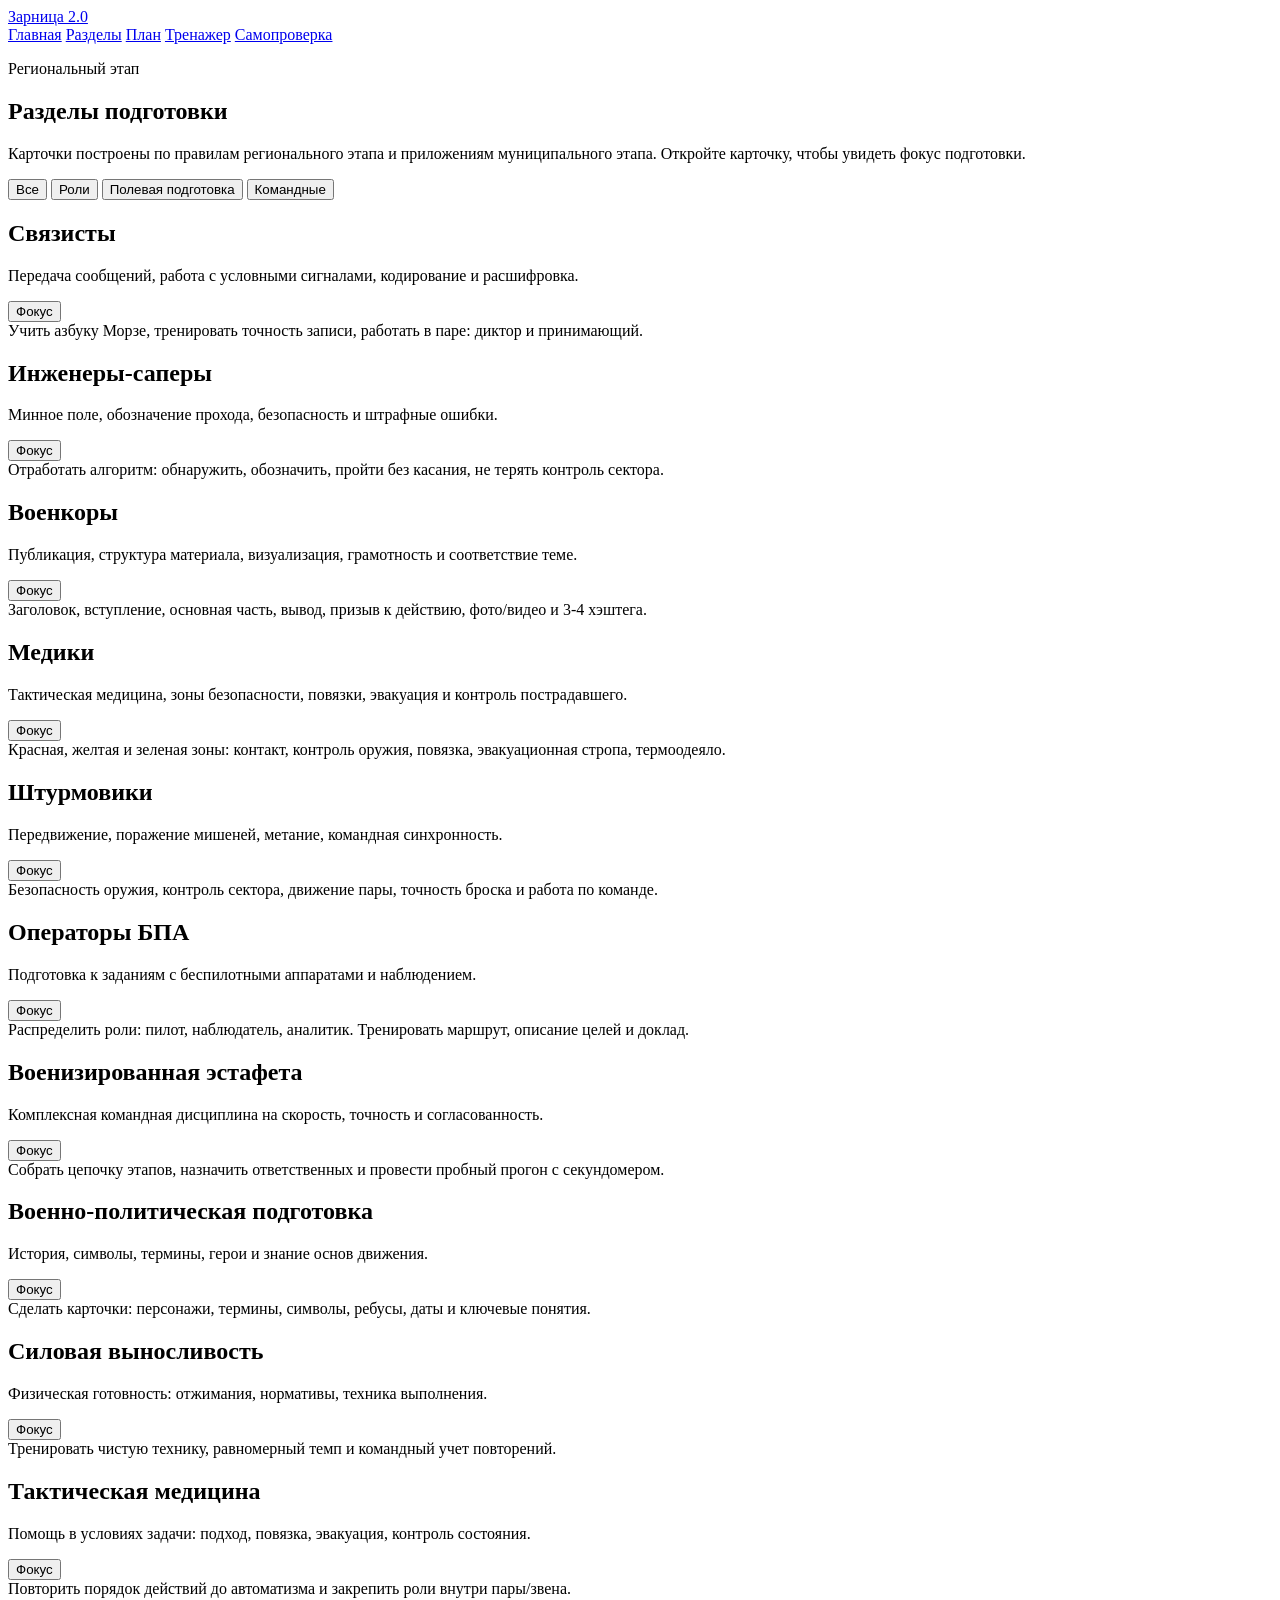
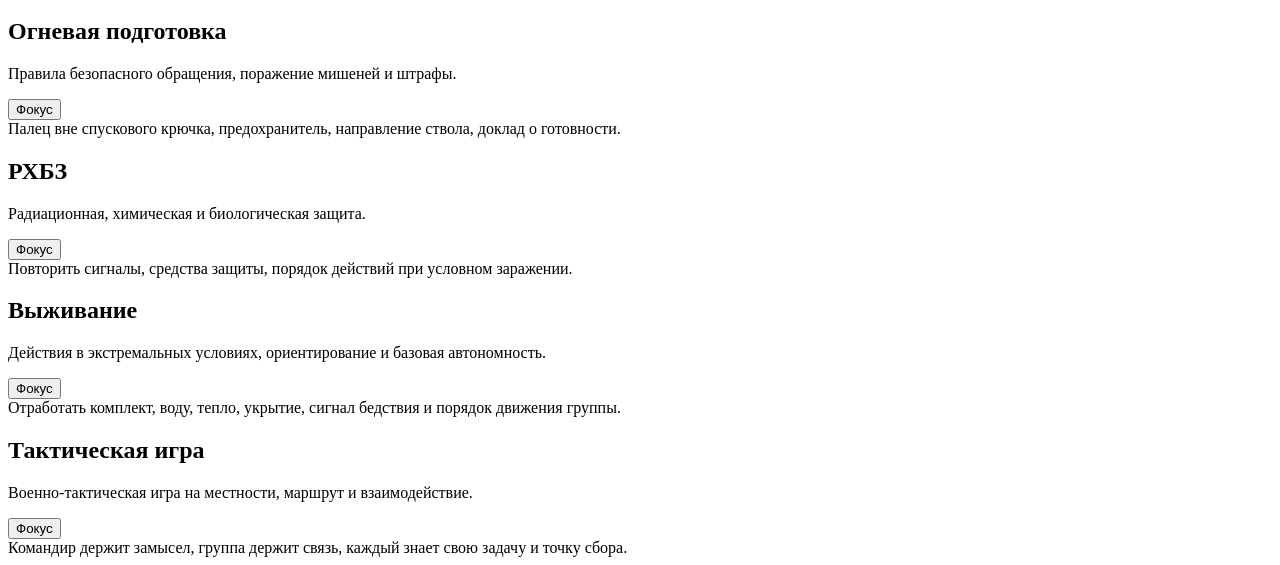
==== modules.html @ 65bf52d2 "Add preparation modules page" ====
<!doctype html>
<html lang="ru">
<head>
  <meta charset="utf-8">
  <meta name="viewport" content="width=device-width, initial-scale=1">
  <title>Разделы подготовки - Зарница 2.0</title>
  <link rel="stylesheet" href="styles.css">
</head>
<body>
  <header class="site-header">
    <a class="brand" href="index.html">Зарница 2.0</a>
    <nav class="nav">
      <a href="index.html">Главная</a>
      <a href="modules.html" aria-current="page">Разделы</a>
      <a href="planner.html">План</a>
      <a href="trainer.html">Тренажер</a>
      <a href="score.html">Самопроверка</a>
    </nav>
  </header>

  <main class="page">
    <section class="page-title">
      <p class="eyebrow">Региональный этап</p>
      <h1>Разделы подготовки</h1>
      <p>Карточки построены по правилам регионального этапа и приложениям муниципального этапа. Откройте карточку, чтобы увидеть фокус подготовки.</p>
    </section>

    <section class="module-tools">
      <button class="pill active" data-filter="all">Все</button>
      <button class="pill" data-filter="role">Роли</button>
      <button class="pill" data-filter="field">Полевая подготовка</button>
      <button class="pill" data-filter="team">Командные</button>
    </section>

    <section class="module-grid" id="moduleGrid">
      <article class="module role"><h2>Связисты</h2><p>Передача сообщений, работа с условными сигналами, кодирование и расшифровка.</p><button>Фокус</button><div>Учить азбуку Морзе, тренировать точность записи, работать в паре: диктор и принимающий.</div></article>
      <article class="module role"><h2>Инженеры-саперы</h2><p>Минное поле, обозначение прохода, безопасность и штрафные ошибки.</p><button>Фокус</button><div>Отработать алгоритм: обнаружить, обозначить, пройти без касания, не терять контроль сектора.</div></article>
      <article class="module role"><h2>Военкоры</h2><p>Публикация, структура материала, визуализация, грамотность и соответствие теме.</p><button>Фокус</button><div>Заголовок, вступление, основная часть, вывод, призыв к действию, фото/видео и 3-4 хэштега.</div></article>
      <article class="module role"><h2>Медики</h2><p>Тактическая медицина, зоны безопасности, повязки, эвакуация и контроль пострадавшего.</p><button>Фокус</button><div>Красная, желтая и зеленая зоны: контакт, контроль оружия, повязка, эвакуационная стропа, термоодеяло.</div></article>
      <article class="module role"><h2>Штурмовики</h2><p>Передвижение, поражение мишеней, метание, командная синхронность.</p><button>Фокус</button><div>Безопасность оружия, контроль сектора, движение пары, точность броска и работа по команде.</div></article>
      <article class="module role"><h2>Операторы БПА</h2><p>Подготовка к заданиям с беспилотными аппаратами и наблюдением.</p><button>Фокус</button><div>Распределить роли: пилот, наблюдатель, аналитик. Тренировать маршрут, описание целей и доклад.</div></article>
      <article class="module team"><h2>Военизированная эстафета</h2><p>Комплексная командная дисциплина на скорость, точность и согласованность.</p><button>Фокус</button><div>Собрать цепочку этапов, назначить ответственных и провести пробный прогон с секундомером.</div></article>
      <article class="module team"><h2>Военно-политическая подготовка</h2><p>История, символы, термины, герои и знание основ движения.</p><button>Фокус</button><div>Сделать карточки: персонажи, термины, символы, ребусы, даты и ключевые понятия.</div></article>
      <article class="module field"><h2>Силовая выносливость</h2><p>Физическая готовность: отжимания, нормативы, техника выполнения.</p><button>Фокус</button><div>Тренировать чистую технику, равномерный темп и командный учет повторений.</div></article>
      <article class="module field"><h2>Тактическая медицина</h2><p>Помощь в условиях задачи: подход, повязка, эвакуация, контроль состояния.</p><button>Фокус</button><div>Повторить порядок действий до автоматизма и закрепить роли внутри пары/звена.</div></article>
      <article class="module field"><h2>Огневая подготовка</h2><p>Правила безопасного обращения, поражение мишеней и штрафы.</p><button>Фокус</button><div>Палец вне спускового крючка, предохранитель, направление ствола, доклад о готовности.</div></article>
      <article class="module field"><h2>РХБЗ</h2><p>Радиационная, химическая и биологическая защита.</p><button>Фокус</button><div>Повторить сигналы, средства защиты, порядок действий при условном заражении.</div></article>
      <article class="module field"><h2>Выживание</h2><p>Действия в экстремальных условиях, ориентирование и базовая автономность.</p><button>Фокус</button><div>Отработать комплект, воду, тепло, укрытие, сигнал бедствия и порядок движения группы.</div></article>
      <article class="module team"><h2>Тактическая игра</h2><p>Военно-тактическая игра на местности, маршрут и взаимодействие.</p><button>Фокус</button><div>Командир держит замысел, группа держит связь, каждый знает свою задачу и точку сбора.</div></article>
    </section>
  </main>
  <script src="app.js"></script>
</body>
</html>
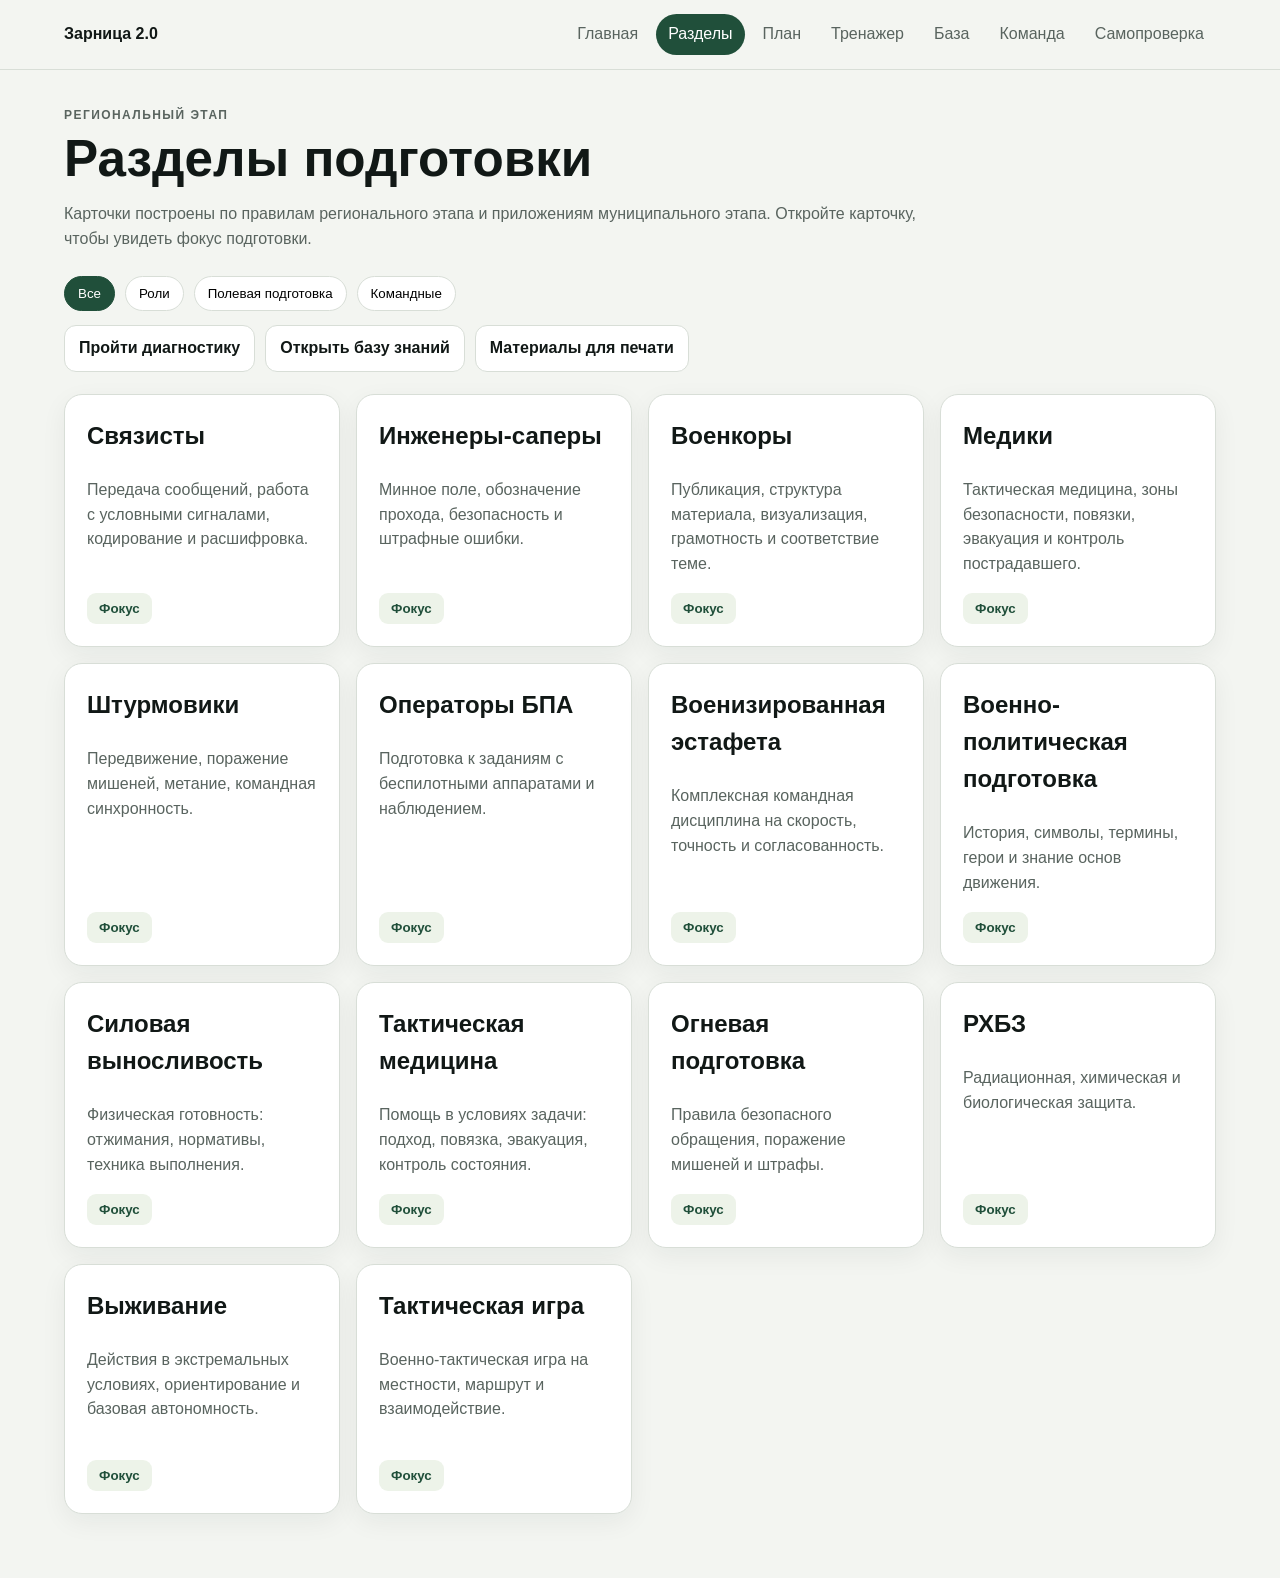
==== commit 28c2da8d: "Connect modules page to full hub" ====
--- a/modules.html
+++ b/modules.html
@@ -1,37 +1,15 @@
 <!doctype html>
 <html lang="ru">
 <head>
-  <meta charset="utf-8">
-  <meta name="viewport" content="width=device-width, initial-scale=1">
-  <title>Разделы подготовки - Зарница 2.0</title>
-  <link rel="stylesheet" href="styles.css">
+  <meta charset="utf-8"><meta name="viewport" content="width=device-width, initial-scale=1">
+  <title>Разделы подготовки - Зарница 2.0</title><link rel="stylesheet" href="styles.css">
 </head>
 <body>
-  <header class="site-header">
-    <a class="brand" href="index.html">Зарница 2.0</a>
-    <nav class="nav">
-      <a href="index.html">Главная</a>
-      <a href="modules.html" aria-current="page">Разделы</a>
-      <a href="planner.html">План</a>
-      <a href="trainer.html">Тренажер</a>
-      <a href="score.html">Самопроверка</a>
-    </nav>
-  </header>
-
+  <header class="site-header"><a class="brand" href="index.html">Зарница 2.0</a><nav class="nav"><a href="index.html">Главная</a><a href="modules.html" aria-current="page">Разделы</a><a href="planner.html">План</a><a href="trainer.html">Тренажер</a><a href="knowledge.html">База</a><a href="team.html">Команда</a><a href="score.html">Самопроверка</a></nav></header>
   <main class="page">
-    <section class="page-title">
-      <p class="eyebrow">Региональный этап</p>
-      <h1>Разделы подготовки</h1>
-      <p>Карточки построены по правилам регионального этапа и приложениям муниципального этапа. Откройте карточку, чтобы увидеть фокус подготовки.</p>
-    </section>
-
-    <section class="module-tools">
-      <button class="pill active" data-filter="all">Все</button>
-      <button class="pill" data-filter="role">Роли</button>
-      <button class="pill" data-filter="field">Полевая подготовка</button>
-      <button class="pill" data-filter="team">Командные</button>
-    </section>
-
+    <section class="page-title"><p class="eyebrow">Региональный этап</p><h1>Разделы подготовки</h1><p>Карточки построены по правилам регионального этапа и приложениям муниципального этапа. Откройте карточку, чтобы увидеть фокус подготовки.</p></section>
+    <section class="module-tools"><button class="pill active" data-filter="all">Все</button><button class="pill" data-filter="role">Роли</button><button class="pill" data-filter="field">Полевая подготовка</button><button class="pill" data-filter="team">Командные</button></section>
+    <section class="quick-links"><a href="diagnostics.html">Пройти диагностику</a><a href="knowledge.html">Открыть базу знаний</a><a href="materials.html">Материалы для печати</a></section>
     <section class="module-grid" id="moduleGrid">
       <article class="module role"><h2>Связисты</h2><p>Передача сообщений, работа с условными сигналами, кодирование и расшифровка.</p><button>Фокус</button><div>Учить азбуку Морзе, тренировать точность записи, работать в паре: диктор и принимающий.</div></article>
       <article class="module role"><h2>Инженеры-саперы</h2><p>Минное поле, обозначение прохода, безопасность и штрафные ошибки.</p><button>Фокус</button><div>Отработать алгоритм: обнаружить, обозначить, пройти без касания, не терять контроль сектора.</div></article>
@@ -51,4 +29,4 @@
   </main>
   <script src="app.js"></script>
 </body>
-</html>+</html>
--- a/styles.css
+++ b/styles.css
@@ -0,0 +1 @@
+:root{--bg:#f3f5f1;--panel:#fff;--ink:#111816;--muted:#59645f;--green:#204f3a;--red:#b93232;--line:#d8ded7;--shadow:0 18px 48px rgba(25,38,31,.12)}*{box-sizing:border-box}body{margin:0;font-family:Arial,Helvetica,sans-serif;background:var(--bg);color:var(--ink);line-height:1.55}a{color:inherit}.site-header{position:sticky;top:0;z-index:10;display:flex;align-items:center;justify-content:space-between;gap:20px;padding:14px 5vw;background:rgba(243,245,241,.94);backdrop-filter:blur(14px);border-bottom:1px solid var(--line)}.brand{font-weight:800;text-decoration:none}.nav{display:flex;gap:6px;flex-wrap:wrap}.nav a{padding:8px 12px;border-radius:999px;text-decoration:none;color:var(--muted)}.nav a[aria-current="page"],.nav a:hover{background:var(--green);color:#fff}.hero{min-height:calc(100vh - 68px);display:grid;grid-template-columns:minmax(0,1.05fr) minmax(320px,.95fr);align-items:center;gap:48px;padding:48px 5vw 36px;background:linear-gradient(135deg,#f3f5f1 0%,#eef3e8 48%,#dce6d7 100%)}.hero-copy h1{font-size:clamp(40px,6vw,86px);line-height:.95;margin:8px 0 20px;max-width:900px}.lead{font-size:20px;color:#33413b;max-width:680px}.eyebrow{margin:0 0 8px;color:var(--red);font-weight:800;text-transform:uppercase;font-size:12px;letter-spacing:.12em}.hero-actions{display:flex;gap:12px;flex-wrap:wrap;margin-top:28px}.button{display:inline-flex;align-items:center;justify-content:center;border:1px solid var(--line);background:#fff;color:var(--ink);border-radius:10px;padding:11px 16px;font-weight:700;text-decoration:none;cursor:pointer}.button.primary{background:var(--red);border-color:var(--red);color:#fff}.hero-panel{min-height:460px;border-radius:24px;background:radial-gradient(circle at 30% 20%,rgba(185,50,50,.18),transparent 34%),linear-gradient(160deg,#223f31,#10221a);position:relative;overflow:hidden;box-shadow:var(--shadow)}.radar{position:absolute;inset:42px;border:1px solid rgba(255,255,255,.18);border-radius:50%;display:grid;place-items:center}.radar:before,.radar:after{content:"";position:absolute;border:1px solid rgba(255,255,255,.16);border-radius:50%}.radar:before{inset:21%}.radar:after{inset:39%}.radar span{position:absolute;width:14px;height:14px;border-radius:50%;background:#f3d167;box-shadow:0 0 0 8px rgba(243,209,103,.12)}.radar span:nth-child(1){top:18%;left:28%}.radar span:nth-child(2){top:36%;right:18%}.radar span:nth-child(3){bottom:21%;left:34%}.radar span:nth-child(4){bottom:32%;right:36%}.mission-card{position:absolute;left:28px;right:28px;bottom:28px;background:rgba(255,255,255,.92);border-radius:18px;padding:22px}.mission-card p{margin:6px 0 0;color:var(--muted)}.stats{display:grid;grid-template-columns:repeat(3,1fr);gap:16px;padding:28px 5vw}.stats article,.feature,.module,.callout,.flashcard,.score-meter,.knowledge-grid article,.materials-grid article,.role-card{background:var(--panel);border:1px solid var(--line);border-radius:18px;padding:22px;box-shadow:0 8px 26px rgba(25,38,31,.06)}.stats strong{font-size:38px;color:var(--green);display:block}.stats span{color:var(--muted)}.section,.page{padding:36px 5vw 64px}.section-head,.page-title{max-width:860px;margin-bottom:24px}.section h2,.page h1{font-size:clamp(30px,4vw,54px);line-height:1.05;margin:0 0 12px}.feature-grid,.module-grid{display:grid;grid-template-columns:repeat(4,minmax(0,1fr));gap:16px}.route-grid,.knowledge-grid,.materials-grid,.team-board{display:grid;grid-template-columns:repeat(3,minmax(0,1fr));gap:16px}.feature h3,.module h2{margin:0 0 8px}.feature p,.module p,.page-title p{color:var(--muted)}.section-dark{background:#173326;color:white;margin:36px 0 0;padding-top:48px;padding-bottom:56px}.section-dark .eyebrow{color:#f3d167}.section-dark h2{color:white}.route-grid article{background:rgba(255,255,255,.08);border:1px solid rgba(255,255,255,.14);border-radius:18px;padding:22px}.route-grid b{display:inline-grid;place-items:center;width:34px;height:34px;border-radius:50%;background:#f3d167;color:#173326}.route-grid p{color:#dbe8df}.module-tools{display:flex;gap:10px;flex-wrap:wrap;margin-bottom:18px}.quick-links{display:flex;gap:10px;flex-wrap:wrap;margin:-4px 0 22px}.quick-links a{background:white;border:1px solid var(--line);border-radius:12px;padding:10px 14px;text-decoration:none;font-weight:700}.pill{border:1px solid var(--line);background:#fff;border-radius:999px;padding:9px 13px;cursor:pointer}.pill.active{background:var(--green);color:#fff;border-color:var(--green)}.module{display:flex;flex-direction:column;min-height:250px}.module button{margin-top:auto;align-self:flex-start;border:0;background:#edf3e9;color:var(--green);font-weight:800;border-radius:9px;padding:8px 12px;cursor:pointer}.module div{display:none;margin-top:12px;color:#33413b;border-left:4px solid var(--red);padding-left:12px}.module.open div{display:block}.timeline{display:grid;gap:14px;max-width:980px}.day{display:grid;grid-template-columns:80px 1fr auto;gap:16px;align-items:center;background:#fff;border:1px solid var(--line);border-radius:16px;padding:18px}.day strong{color:var(--red)}.day p{margin:4px 0 0;color:var(--muted)}.day input{width:24px;height:24px}.callout{margin-top:22px;max-width:980px;background:#fff9ec}.trainer{max-width:860px}.trainer-controls{display:flex;gap:12px;margin-bottom:16px;flex-wrap:wrap}select{padding:11px 14px;border:1px solid var(--line);border-radius:10px;background:#fff;min-width:260px}.flashcard h2{font-size:30px}.answer{display:none;border-top:1px solid var(--line);padding-top:16px;color:#24352d}.answer.visible{display:block}.score-layout,.diagnostics-layout{display:grid;grid-template-columns:320px 1fr;gap:20px;align-items:start}.diagnostics-layout{grid-template-columns:minmax(0,1fr) 320px}.score-meter,.diagnostics-result{position:sticky;top:92px;text-align:center}.score-meter strong{display:block;font-size:68px;color:var(--green)}.score-meter span{color:var(--muted)}.checklist,.diagnostics-list{display:grid;gap:10px}.check{display:flex;gap:12px;align-items:flex-start;background:#fff;border:1px solid var(--line);border-radius:14px;padding:14px}.check input{margin-top:4px;width:20px;height:20px}.search-panel{max-width:860px;margin-bottom:18px}.search-panel input{width:100%;border:1px solid var(--line);border-radius:14px;padding:14px 16px;font:inherit;background:#fff}.knowledge-grid h2,.materials-grid h2,.role-card h2{margin-top:0}.knowledge-grid ul{padding-left:20px;color:#33413b}.diag-row{display:grid;grid-template-columns:190px 1fr 34px;gap:14px;align-items:center;background:#fff;border:1px solid var(--line);border-radius:14px;padding:14px}.diag-row b{text-align:center;color:var(--red)}.diagnostics-result{background:#173326;color:#fff;border-radius:20px;padding:26px;box-shadow:var(--shadow)}.diagnostics-result strong{display:block;font-size:64px;line-height:1}.diagnostics-result span{color:#dbe8df}.diagnostics-result p{color:#fff}.role-card{display:grid;gap:12px}.role-card label{display:grid;gap:6px;color:var(--muted);font-weight:700}.role-card input{border:1px solid var(--line);border-radius:10px;padding:10px 12px;font:inherit}.footer{display:flex;justify-content:space-between;gap:16px;flex-wrap:wrap;padding:26px 5vw;border-top:1px solid var(--line);color:var(--muted)}@media (max-width:980px){.hero{grid-template-columns:1fr;min-height:auto}.feature-grid,.module-grid,.route-grid,.knowledge-grid,.materials-grid,.team-board{grid-template-columns:repeat(2,minmax(0,1fr))}.score-layout,.diagnostics-layout{grid-template-columns:1fr}.score-meter,.diagnostics-result{position:static}}@media (max-width:640px){.site-header{align-items:flex-start;flex-direction:column}.nav a{padding:7px 9px}.hero{padding-top:30px}.hero-panel{min-height:320px}.stats,.feature-grid,.module-grid,.route-grid,.knowledge-grid,.materials-grid,.team-board{grid-template-columns:1fr}.day{grid-template-columns:1fr auto}.day strong{grid-column:1/-1}.diag-row{grid-template-columns:1fr}}
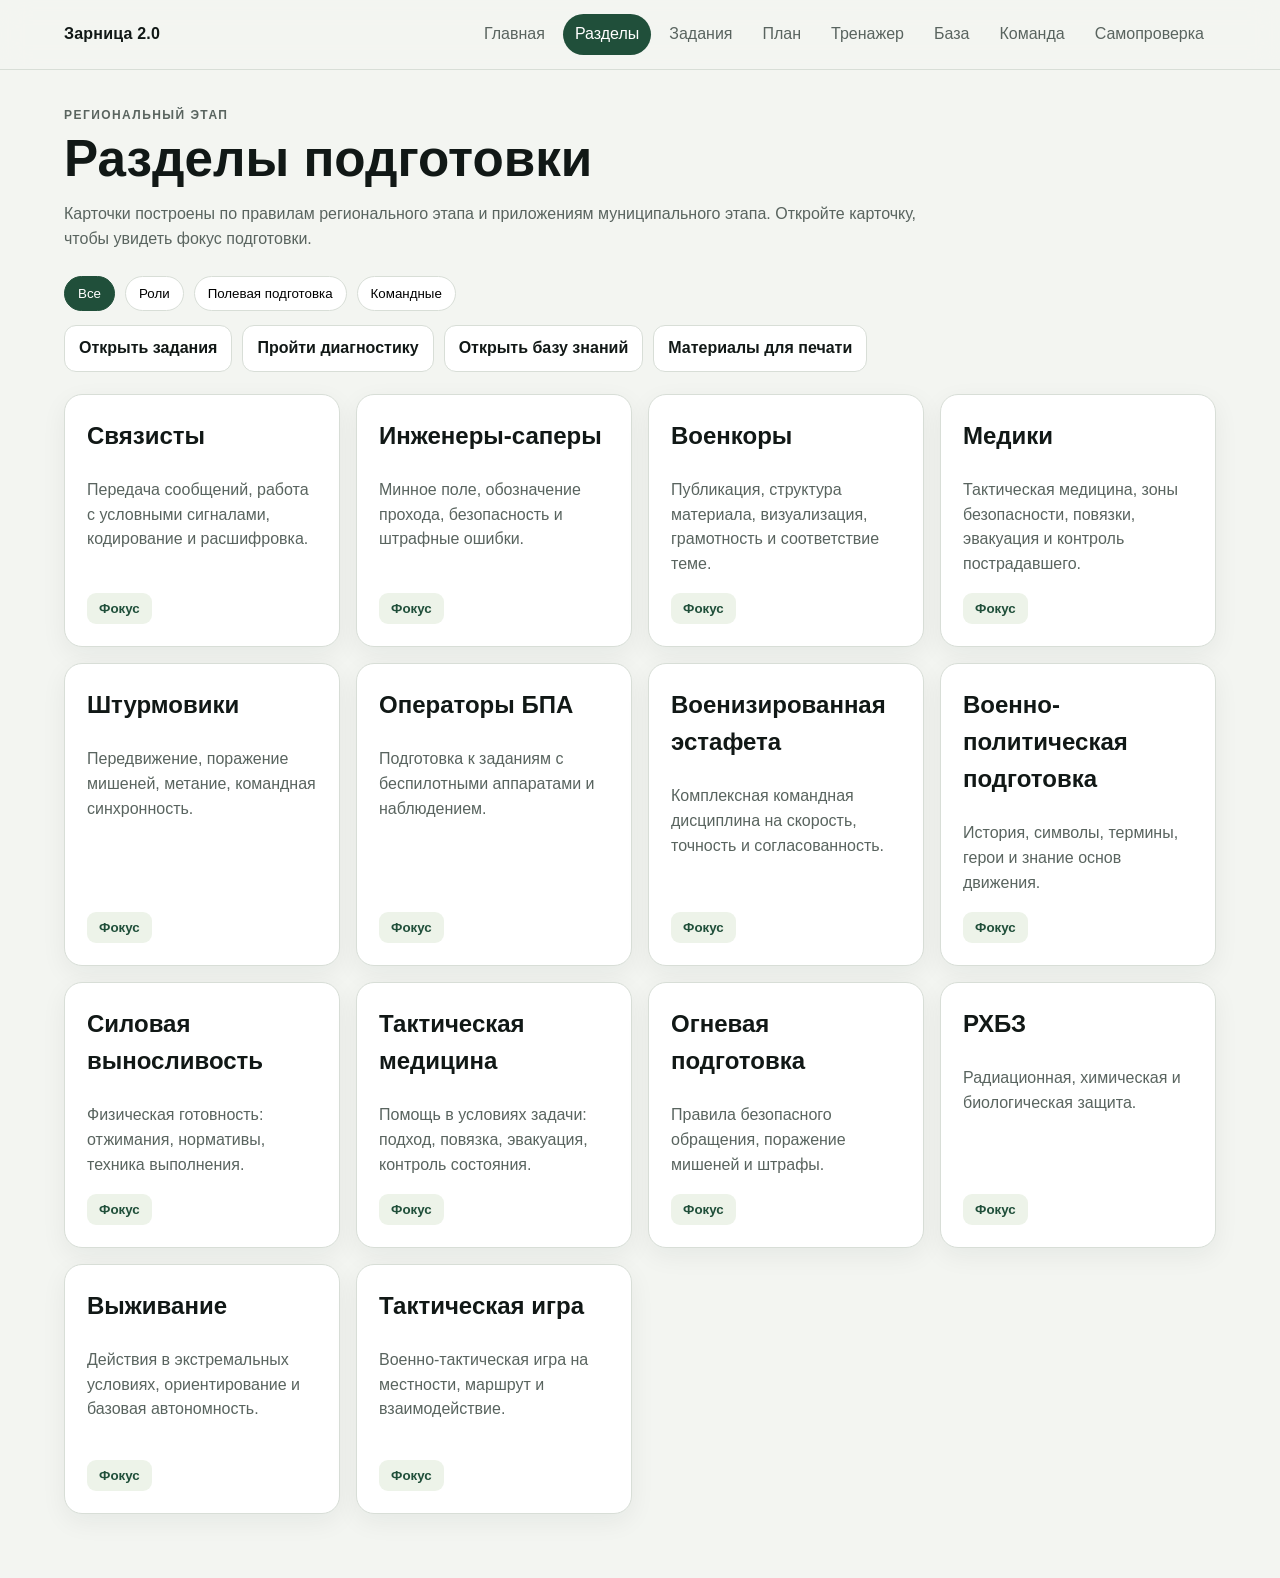
==== commit a6c7c04b: "Link tasks from modules page" ====
--- a/modules.html
+++ b/modules.html
@@ -1,15 +1,46 @@
 <!doctype html>
 <html lang="ru">
 <head>
-  <meta charset="utf-8"><meta name="viewport" content="width=device-width, initial-scale=1">
-  <title>Разделы подготовки - Зарница 2.0</title><link rel="stylesheet" href="styles.css">
+  <meta charset="utf-8">
+  <meta name="viewport" content="width=device-width, initial-scale=1">
+  <title>Разделы подготовки - Зарница 2.0</title>
+  <link rel="stylesheet" href="styles.css">
 </head>
 <body>
-  <header class="site-header"><a class="brand" href="index.html">Зарница 2.0</a><nav class="nav"><a href="index.html">Главная</a><a href="modules.html" aria-current="page">Разделы</a><a href="planner.html">План</a><a href="trainer.html">Тренажер</a><a href="knowledge.html">База</a><a href="team.html">Команда</a><a href="score.html">Самопроверка</a></nav></header>
+  <header class="site-header">
+    <a class="brand" href="index.html">Зарница 2.0</a>
+    <nav class="nav">
+      <a href="index.html">Главная</a>
+      <a href="modules.html" aria-current="page">Разделы</a>
+      <a href="tasks.html">Задания</a>
+      <a href="planner.html">План</a>
+      <a href="trainer.html">Тренажер</a>
+      <a href="knowledge.html">База</a>
+      <a href="team.html">Команда</a>
+      <a href="score.html">Самопроверка</a>
+    </nav>
+  </header>
+
   <main class="page">
-    <section class="page-title"><p class="eyebrow">Региональный этап</p><h1>Разделы подготовки</h1><p>Карточки построены по правилам регионального этапа и приложениям муниципального этапа. Откройте карточку, чтобы увидеть фокус подготовки.</p></section>
-    <section class="module-tools"><button class="pill active" data-filter="all">Все</button><button class="pill" data-filter="role">Роли</button><button class="pill" data-filter="field">Полевая подготовка</button><button class="pill" data-filter="team">Командные</button></section>
-    <section class="quick-links"><a href="diagnostics.html">Пройти диагностику</a><a href="knowledge.html">Открыть базу знаний</a><a href="materials.html">Материалы для печати</a></section>
+    <section class="page-title">
+      <p class="eyebrow">Региональный этап</p>
+      <h1>Разделы подготовки</h1>
+      <p>Карточки построены по правилам регионального этапа и приложениям муниципального этапа. Откройте карточку, чтобы увидеть фокус подготовки.</p>
+    </section>
+
+    <section class="module-tools">
+      <button class="pill active" data-filter="all">Все</button>
+      <button class="pill" data-filter="role">Роли</button>
+      <button class="pill" data-filter="field">Полевая подготовка</button>
+      <button class="pill" data-filter="team">Командные</button>
+    </section>
+    <section class="quick-links">
+      <a href="tasks.html">Открыть задания</a>
+      <a href="diagnostics.html">Пройти диагностику</a>
+      <a href="knowledge.html">Открыть базу знаний</a>
+      <a href="materials.html">Материалы для печати</a>
+    </section>
+
     <section class="module-grid" id="moduleGrid">
       <article class="module role"><h2>Связисты</h2><p>Передача сообщений, работа с условными сигналами, кодирование и расшифровка.</p><button>Фокус</button><div>Учить азбуку Морзе, тренировать точность записи, работать в паре: диктор и принимающий.</div></article>
       <article class="module role"><h2>Инженеры-саперы</h2><p>Минное поле, обозначение прохода, безопасность и штрафные ошибки.</p><button>Фокус</button><div>Отработать алгоритм: обнаружить, обозначить, пройти без касания, не терять контроль сектора.</div></article>
--- a/styles.css
+++ b/styles.css
@@ -1 +1,123 @@
-:root{--bg:#f3f5f1;--panel:#fff;--ink:#111816;--muted:#59645f;--green:#204f3a;--red:#b93232;--line:#d8ded7;--shadow:0 18px 48px rgba(25,38,31,.12)}*{box-sizing:border-box}body{margin:0;font-family:Arial,Helvetica,sans-serif;background:var(--bg);color:var(--ink);line-height:1.55}a{color:inherit}.site-header{position:sticky;top:0;z-index:10;display:flex;align-items:center;justify-content:space-between;gap:20px;padding:14px 5vw;background:rgba(243,245,241,.94);backdrop-filter:blur(14px);border-bottom:1px solid var(--line)}.brand{font-weight:800;text-decoration:none}.nav{display:flex;gap:6px;flex-wrap:wrap}.nav a{padding:8px 12px;border-radius:999px;text-decoration:none;color:var(--muted)}.nav a[aria-current="page"],.nav a:hover{background:var(--green);color:#fff}.hero{min-height:calc(100vh - 68px);display:grid;grid-template-columns:minmax(0,1.05fr) minmax(320px,.95fr);align-items:center;gap:48px;padding:48px 5vw 36px;background:linear-gradient(135deg,#f3f5f1 0%,#eef3e8 48%,#dce6d7 100%)}.hero-copy h1{font-size:clamp(40px,6vw,86px);line-height:.95;margin:8px 0 20px;max-width:900px}.lead{font-size:20px;color:#33413b;max-width:680px}.eyebrow{margin:0 0 8px;color:var(--red);font-weight:800;text-transform:uppercase;font-size:12px;letter-spacing:.12em}.hero-actions{display:flex;gap:12px;flex-wrap:wrap;margin-top:28px}.button{display:inline-flex;align-items:center;justify-content:center;border:1px solid var(--line);background:#fff;color:var(--ink);border-radius:10px;padding:11px 16px;font-weight:700;text-decoration:none;cursor:pointer}.button.primary{background:var(--red);border-color:var(--red);color:#fff}.hero-panel{min-height:460px;border-radius:24px;background:radial-gradient(circle at 30% 20%,rgba(185,50,50,.18),transparent 34%),linear-gradient(160deg,#223f31,#10221a);position:relative;overflow:hidden;box-shadow:var(--shadow)}.radar{position:absolute;inset:42px;border:1px solid rgba(255,255,255,.18);border-radius:50%;display:grid;place-items:center}.radar:before,.radar:after{content:"";position:absolute;border:1px solid rgba(255,255,255,.16);border-radius:50%}.radar:before{inset:21%}.radar:after{inset:39%}.radar span{position:absolute;width:14px;height:14px;border-radius:50%;background:#f3d167;box-shadow:0 0 0 8px rgba(243,209,103,.12)}.radar span:nth-child(1){top:18%;left:28%}.radar span:nth-child(2){top:36%;right:18%}.radar span:nth-child(3){bottom:21%;left:34%}.radar span:nth-child(4){bottom:32%;right:36%}.mission-card{position:absolute;left:28px;right:28px;bottom:28px;background:rgba(255,255,255,.92);border-radius:18px;padding:22px}.mission-card p{margin:6px 0 0;color:var(--muted)}.stats{display:grid;grid-template-columns:repeat(3,1fr);gap:16px;padding:28px 5vw}.stats article,.feature,.module,.callout,.flashcard,.score-meter,.knowledge-grid article,.materials-grid article,.role-card{background:var(--panel);border:1px solid var(--line);border-radius:18px;padding:22px;box-shadow:0 8px 26px rgba(25,38,31,.06)}.stats strong{font-size:38px;color:var(--green);display:block}.stats span{color:var(--muted)}.section,.page{padding:36px 5vw 64px}.section-head,.page-title{max-width:860px;margin-bottom:24px}.section h2,.page h1{font-size:clamp(30px,4vw,54px);line-height:1.05;margin:0 0 12px}.feature-grid,.module-grid{display:grid;grid-template-columns:repeat(4,minmax(0,1fr));gap:16px}.route-grid,.knowledge-grid,.materials-grid,.team-board{display:grid;grid-template-columns:repeat(3,minmax(0,1fr));gap:16px}.feature h3,.module h2{margin:0 0 8px}.feature p,.module p,.page-title p{color:var(--muted)}.section-dark{background:#173326;color:white;margin:36px 0 0;padding-top:48px;padding-bottom:56px}.section-dark .eyebrow{color:#f3d167}.section-dark h2{color:white}.route-grid article{background:rgba(255,255,255,.08);border:1px solid rgba(255,255,255,.14);border-radius:18px;padding:22px}.route-grid b{display:inline-grid;place-items:center;width:34px;height:34px;border-radius:50%;background:#f3d167;color:#173326}.route-grid p{color:#dbe8df}.module-tools{display:flex;gap:10px;flex-wrap:wrap;margin-bottom:18px}.quick-links{display:flex;gap:10px;flex-wrap:wrap;margin:-4px 0 22px}.quick-links a{background:white;border:1px solid var(--line);border-radius:12px;padding:10px 14px;text-decoration:none;font-weight:700}.pill{border:1px solid var(--line);background:#fff;border-radius:999px;padding:9px 13px;cursor:pointer}.pill.active{background:var(--green);color:#fff;border-color:var(--green)}.module{display:flex;flex-direction:column;min-height:250px}.module button{margin-top:auto;align-self:flex-start;border:0;background:#edf3e9;color:var(--green);font-weight:800;border-radius:9px;padding:8px 12px;cursor:pointer}.module div{display:none;margin-top:12px;color:#33413b;border-left:4px solid var(--red);padding-left:12px}.module.open div{display:block}.timeline{display:grid;gap:14px;max-width:980px}.day{display:grid;grid-template-columns:80px 1fr auto;gap:16px;align-items:center;background:#fff;border:1px solid var(--line);border-radius:16px;padding:18px}.day strong{color:var(--red)}.day p{margin:4px 0 0;color:var(--muted)}.day input{width:24px;height:24px}.callout{margin-top:22px;max-width:980px;background:#fff9ec}.trainer{max-width:860px}.trainer-controls{display:flex;gap:12px;margin-bottom:16px;flex-wrap:wrap}select{padding:11px 14px;border:1px solid var(--line);border-radius:10px;background:#fff;min-width:260px}.flashcard h2{font-size:30px}.answer{display:none;border-top:1px solid var(--line);padding-top:16px;color:#24352d}.answer.visible{display:block}.score-layout,.diagnostics-layout{display:grid;grid-template-columns:320px 1fr;gap:20px;align-items:start}.diagnostics-layout{grid-template-columns:minmax(0,1fr) 320px}.score-meter,.diagnostics-result{position:sticky;top:92px;text-align:center}.score-meter strong{display:block;font-size:68px;color:var(--green)}.score-meter span{color:var(--muted)}.checklist,.diagnostics-list{display:grid;gap:10px}.check{display:flex;gap:12px;align-items:flex-start;background:#fff;border:1px solid var(--line);border-radius:14px;padding:14px}.check input{margin-top:4px;width:20px;height:20px}.search-panel{max-width:860px;margin-bottom:18px}.search-panel input{width:100%;border:1px solid var(--line);border-radius:14px;padding:14px 16px;font:inherit;background:#fff}.knowledge-grid h2,.materials-grid h2,.role-card h2{margin-top:0}.knowledge-grid ul{padding-left:20px;color:#33413b}.diag-row{display:grid;grid-template-columns:190px 1fr 34px;gap:14px;align-items:center;background:#fff;border:1px solid var(--line);border-radius:14px;padding:14px}.diag-row b{text-align:center;color:var(--red)}.diagnostics-result{background:#173326;color:#fff;border-radius:20px;padding:26px;box-shadow:var(--shadow)}.diagnostics-result strong{display:block;font-size:64px;line-height:1}.diagnostics-result span{color:#dbe8df}.diagnostics-result p{color:#fff}.role-card{display:grid;gap:12px}.role-card label{display:grid;gap:6px;color:var(--muted);font-weight:700}.role-card input{border:1px solid var(--line);border-radius:10px;padding:10px 12px;font:inherit}.footer{display:flex;justify-content:space-between;gap:16px;flex-wrap:wrap;padding:26px 5vw;border-top:1px solid var(--line);color:var(--muted)}@media (max-width:980px){.hero{grid-template-columns:1fr;min-height:auto}.feature-grid,.module-grid,.route-grid,.knowledge-grid,.materials-grid,.team-board{grid-template-columns:repeat(2,minmax(0,1fr))}.score-layout,.diagnostics-layout{grid-template-columns:1fr}.score-meter,.diagnostics-result{position:static}}@media (max-width:640px){.site-header{align-items:flex-start;flex-direction:column}.nav a{padding:7px 9px}.hero{padding-top:30px}.hero-panel{min-height:320px}.stats,.feature-grid,.module-grid,.route-grid,.knowledge-grid,.materials-grid,.team-board{grid-template-columns:1fr}.day{grid-template-columns:1fr auto}.day strong{grid-column:1/-1}.diag-row{grid-template-columns:1fr}}
+:root{
+  --bg:#f3f5f1;
+  --panel:#ffffff;
+  --ink:#111816;
+  --muted:#59645f;
+  --green:#204f3a;
+  --green-2:#2f7a4d;
+  --red:#b93232;
+  --sand:#d9c7a0;
+  --line:#d8ded7;
+  --shadow:0 18px 48px rgba(25,38,31,.12);
+}
+*{box-sizing:border-box}
+body{margin:0;font-family:Arial,Helvetica,sans-serif;background:var(--bg);color:var(--ink);line-height:1.55}
+a{color:inherit}
+.site-header{position:sticky;top:0;z-index:10;display:flex;align-items:center;justify-content:space-between;gap:20px;padding:14px 5vw;background:rgba(243,245,241,.92);backdrop-filter:blur(14px);border-bottom:1px solid var(--line)}
+.brand{font-weight:800;text-decoration:none;letter-spacing:.2px}
+.nav{display:flex;gap:6px;flex-wrap:wrap}
+.nav a{padding:8px 12px;border-radius:999px;text-decoration:none;color:var(--muted)}
+.nav a[aria-current="page"],.nav a:hover{background:var(--green);color:white}
+.hero{min-height:calc(100vh - 68px);display:grid;grid-template-columns:minmax(0,1.05fr) minmax(320px,.95fr);align-items:center;gap:48px;padding:48px 5vw 36px;background:linear-gradient(135deg,#f3f5f1 0%,#eef3e8 48%,#dce6d7 100%)}
+.hero-copy h1{font-size:clamp(40px,6vw,86px);line-height:.95;margin:8px 0 20px;max-width:900px}
+.lead{font-size:20px;color:#33413b;max-width:680px}
+.eyebrow{margin:0 0 8px;color:var(--red);font-weight:800;text-transform:uppercase;font-size:12px;letter-spacing:.12em}
+.hero-actions{display:flex;gap:12px;flex-wrap:wrap;margin-top:28px}
+.button{display:inline-flex;align-items:center;justify-content:center;border:1px solid var(--line);background:white;color:var(--ink);border-radius:10px;padding:11px 16px;font-weight:700;text-decoration:none;cursor:pointer}
+.button.primary{background:var(--red);border-color:var(--red);color:white}
+.hero-panel{min-height:460px;border-radius:24px;background:radial-gradient(circle at 30% 20%,rgba(185,50,50,.18),transparent 34%),linear-gradient(160deg,#223f31,#10221a);position:relative;overflow:hidden;box-shadow:var(--shadow)}
+.radar{position:absolute;inset:42px;border:1px solid rgba(255,255,255,.18);border-radius:50%;display:grid;place-items:center}
+.radar:before,.radar:after{content:"";position:absolute;border:1px solid rgba(255,255,255,.16);border-radius:50%}
+.radar:before{inset:21%}.radar:after{inset:39%}
+.radar span{position:absolute;width:14px;height:14px;border-radius:50%;background:#f3d167;box-shadow:0 0 0 8px rgba(243,209,103,.12)}
+.radar span:nth-child(1){top:18%;left:28%}.radar span:nth-child(2){top:36%;right:18%}.radar span:nth-child(3){bottom:21%;left:34%}.radar span:nth-child(4){bottom:32%;right:36%}
+.mission-card{position:absolute;left:28px;right:28px;bottom:28px;background:rgba(255,255,255,.92);border-radius:18px;padding:22px}
+.mission-card p{margin:6px 0 0;color:var(--muted)}
+.stats{display:grid;grid-template-columns:repeat(3,1fr);gap:16px;padding:28px 5vw}
+.stats article,.feature,.module,.callout,.flashcard,.score-meter{background:var(--panel);border:1px solid var(--line);border-radius:18px;padding:22px;box-shadow:0 8px 26px rgba(25,38,31,.06)}
+.stats strong{font-size:38px;color:var(--green);display:block}
+.stats span{color:var(--muted)}
+.section,.page{padding:36px 5vw 64px}
+.section-head,.page-title{max-width:860px;margin-bottom:24px}
+.section h2,.page h1{font-size:clamp(30px,4vw,54px);line-height:1.05;margin:0 0 12px}
+.feature-grid,.module-grid{display:grid;grid-template-columns:repeat(4,minmax(0,1fr));gap:16px}
+.route-grid,.knowledge-grid,.materials-grid,.team-board,.task-grid{display:grid;grid-template-columns:repeat(3,minmax(0,1fr));gap:16px}
+.feature h3,.module h2{margin:0 0 8px}
+.feature p,.module p,.page-title p{color:var(--muted)}
+.section-dark{background:#173326;color:white;margin:36px 0 0;padding-top:48px;padding-bottom:56px}
+.section-dark .eyebrow{color:#f3d167}.section-dark h2{color:white}
+.route-grid article{background:rgba(255,255,255,.08);border:1px solid rgba(255,255,255,.14);border-radius:18px;padding:22px}
+.route-grid b{display:inline-grid;place-items:center;width:34px;height:34px;border-radius:50%;background:#f3d167;color:#173326}
+.route-grid p{color:#dbe8df}
+.module-tools{display:flex;gap:10px;flex-wrap:wrap;margin-bottom:18px}
+.quick-links{display:flex;gap:10px;flex-wrap:wrap;margin:-4px 0 22px}
+.quick-links a{background:white;border:1px solid var(--line);border-radius:12px;padding:10px 14px;text-decoration:none;font-weight:700}
+.pill{border:1px solid var(--line);background:white;border-radius:999px;padding:9px 13px;cursor:pointer}
+.pill.active{background:var(--green);color:white;border-color:var(--green)}
+.module{display:flex;flex-direction:column;min-height:250px}
+.module button{margin-top:auto;align-self:flex-start;border:0;background:#edf3e9;color:var(--green);font-weight:800;border-radius:9px;padding:8px 12px;cursor:pointer}
+.module div{display:none;margin-top:12px;color:#33413b;border-left:4px solid var(--red);padding-left:12px}
+.module.open div{display:block}
+.timeline{display:grid;gap:14px;max-width:980px}
+.day{display:grid;grid-template-columns:80px 1fr auto;gap:16px;align-items:center;background:white;border:1px solid var(--line);border-radius:16px;padding:18px}
+.day strong{color:var(--red)}
+.day p{margin:4px 0 0;color:var(--muted)}
+.day input{width:24px;height:24px}
+.callout{margin-top:22px;max-width:980px;background:#fff9ec}
+.trainer{max-width:860px}
+.trainer-controls{display:flex;gap:12px;margin-bottom:16px;flex-wrap:wrap}
+select{padding:11px 14px;border:1px solid var(--line);border-radius:10px;background:white;min-width:260px}
+.flashcard h2{font-size:30px}
+.answer{display:none;border-top:1px solid var(--line);padding-top:16px;color:#24352d}
+.answer.visible{display:block}
+.score-layout{display:grid;grid-template-columns:320px 1fr;gap:20px;align-items:start}
+.score-meter{position:sticky;top:92px;text-align:center}
+.score-meter strong{display:block;font-size:68px;color:var(--green)}
+.score-meter span{color:var(--muted)}
+.checklist{display:grid;gap:10px}
+.check{display:flex;gap:12px;align-items:flex-start;background:white;border:1px solid var(--line);border-radius:14px;padding:14px}
+.check input{margin-top:4px;width:20px;height:20px}
+.search-panel{max-width:860px;margin-bottom:18px}
+.search-panel input{width:100%;border:1px solid var(--line);border-radius:14px;padding:14px 16px;font:inherit;background:white}
+.knowledge-grid article,.materials-grid article,.role-card,.task-card,.task-dashboard article{background:white;border:1px solid var(--line);border-radius:18px;padding:22px;box-shadow:0 8px 26px rgba(25,38,31,.06)}
+.knowledge-grid h2,.materials-grid h2,.role-card h2,.task-card h2{margin-top:0}
+.knowledge-grid ul,.task-card ul{padding-left:20px;color:#33413b}
+.diagnostics-layout{display:grid;grid-template-columns:minmax(0,1fr) 320px;gap:20px;align-items:start}
+.diagnostics-list{display:grid;gap:12px}
+.diag-row{display:grid;grid-template-columns:190px 1fr 34px;gap:14px;align-items:center;background:white;border:1px solid var(--line);border-radius:14px;padding:14px}
+.diag-row b{text-align:center;color:var(--red)}
+.diagnostics-result{position:sticky;top:92px;background:#173326;color:white;border-radius:20px;padding:26px;box-shadow:var(--shadow)}
+.diagnostics-result strong{display:block;font-size:64px;line-height:1}
+.diagnostics-result span{color:#dbe8df}.diagnostics-result p{color:white}
+.role-card{display:grid;gap:12px}
+.role-card label{display:grid;gap:6px;color:var(--muted);font-weight:700}
+.role-card input{border:1px solid var(--line);border-radius:10px;padding:10px 12px;font:inherit}
+.task-dashboard{display:grid;grid-template-columns:repeat(3,minmax(0,1fr));gap:16px;margin-bottom:20px}
+.task-dashboard strong{display:block;font-size:42px;color:var(--green)}
+.task-dashboard span{color:var(--muted)}
+.task-card{display:flex;flex-direction:column;gap:8px}
+.task-card h3{margin:8px 0 0;color:var(--green)}
+.task-card p{margin:0;color:#33413b}
+.task-head{display:flex;justify-content:space-between;gap:12px;align-items:center}
+.task-head span{background:#edf3e9;color:var(--green);border-radius:999px;padding:5px 10px;font-weight:800;font-size:13px}
+.task-head b{color:var(--red)}
+.task-check{margin-top:auto;display:flex;gap:10px;align-items:center;border-top:1px solid var(--line);padding-top:14px;font-weight:800}
+.task-check input{width:20px;height:20px}
+.footer{display:flex;justify-content:space-between;gap:16px;flex-wrap:wrap;padding:26px 5vw;border-top:1px solid var(--line);color:var(--muted)}
+@media (max-width:980px){
+  .hero{grid-template-columns:1fr;min-height:auto}
+  .feature-grid,.module-grid,.route-grid,.knowledge-grid,.materials-grid,.team-board,.task-grid{grid-template-columns:repeat(2,minmax(0,1fr))}
+  .score-layout,.diagnostics-layout{grid-template-columns:1fr}
+  .score-meter{position:static}
+  .diagnostics-result{position:static}
+}
+@media (max-width:640px){
+  .site-header{align-items:flex-start;flex-direction:column}
+  .nav a{padding:7px 9px}
+  .hero{padding-top:30px}
+  .hero-panel{min-height:320px}
+  .stats,.feature-grid,.module-grid,.route-grid,.knowledge-grid,.materials-grid,.team-board,.task-grid,.task-dashboard{grid-template-columns:1fr}
+  .day{grid-template-columns:1fr auto}
+  .day strong{grid-column:1/-1}
+  .diag-row{grid-template-columns:1fr}
+}
